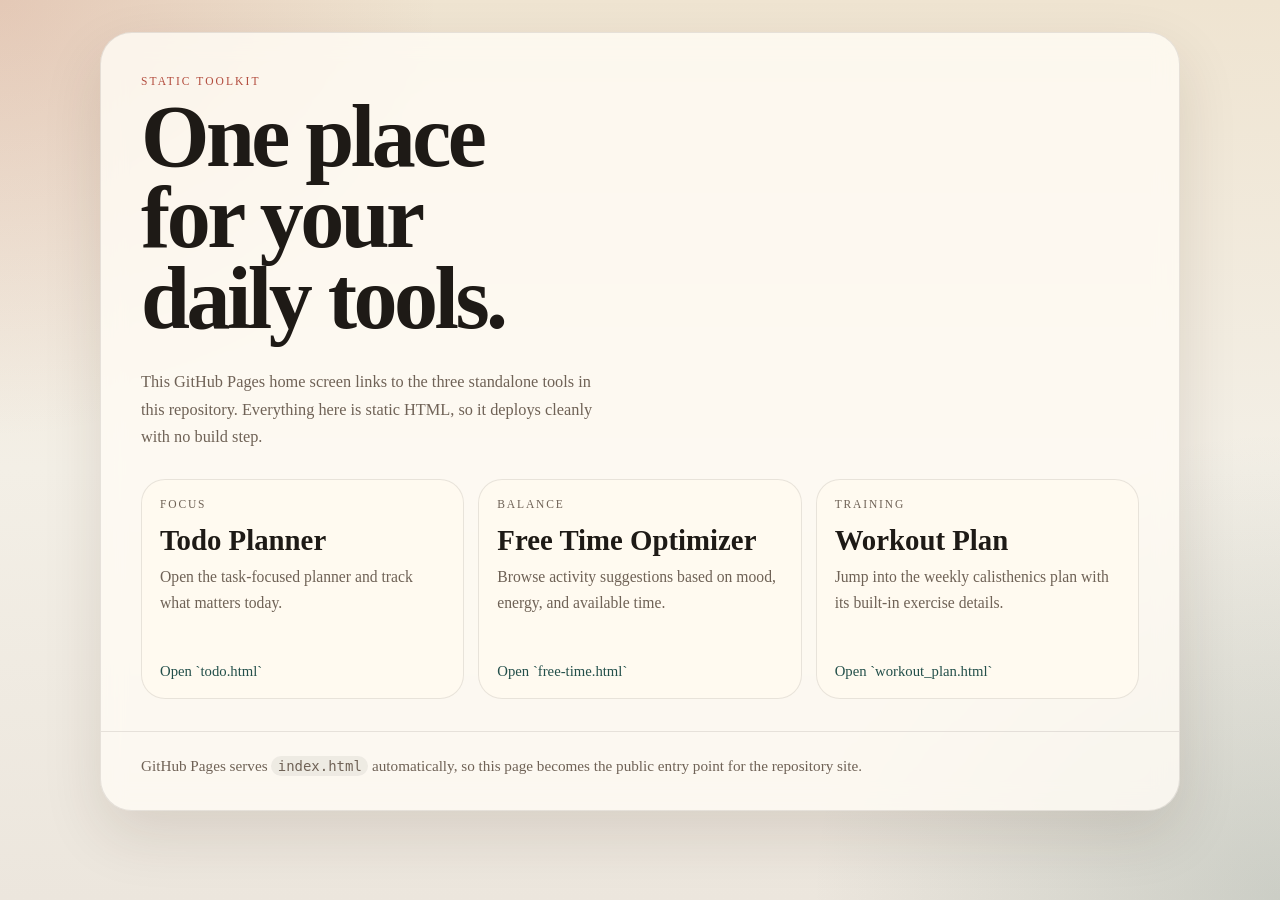
==== index.html @ 84682323 "first commit" ====
<!DOCTYPE html>
<html lang="en">
<head>
<meta charset="UTF-8">
<meta name="viewport" content="width=device-width, initial-scale=1.0">
<title>My Toolkit</title>
<style>
  :root {
    --bg: #f3efe6;
    --paper: rgba(255, 252, 245, 0.82);
    --paper-strong: #fffaf0;
    --ink: #1e1a16;
    --muted: #6f6256;
    --line: rgba(30, 26, 22, 0.1);
    --accent: #b24c3d;
    --accent-2: #234f4a;
    --shadow: 0 24px 60px rgba(56, 34, 20, 0.12);
    --radius: 24px;
    --radius-sm: 16px;
  }

  * { box-sizing: border-box; margin: 0; padding: 0; }

  body {
    min-height: 100vh;
    font-family: Georgia, "Times New Roman", serif;
    color: var(--ink);
    background:
      radial-gradient(circle at top left, rgba(178, 76, 61, 0.18), transparent 28%),
      radial-gradient(circle at bottom right, rgba(35, 79, 74, 0.16), transparent 30%),
      linear-gradient(180deg, #efe4d1 0%, var(--bg) 52%, #ece6dd 100%);
    padding: 32px 18px 48px;
  }

  .shell {
    max-width: 1080px;
    margin: 0 auto;
  }

  .hero {
    background: var(--paper);
    border: 1px solid var(--line);
    border-radius: 32px;
    box-shadow: var(--shadow);
    backdrop-filter: blur(12px);
    overflow: hidden;
  }

  .hero-inner {
    padding: 28px 22px 24px;
    display: grid;
    gap: 24px;
  }

  .eyebrow {
    font-size: 0.72rem;
    letter-spacing: 0.18em;
    text-transform: uppercase;
    color: var(--accent);
    margin-bottom: 10px;
  }

  h1 {
    font-size: clamp(2.4rem, 8vw, 5.5rem);
    line-height: 0.92;
    letter-spacing: -0.04em;
    max-width: 10ch;
  }

  .lede {
    max-width: 56ch;
    color: var(--muted);
    font-size: 1.02rem;
    line-height: 1.7;
  }

  .grid {
    display: grid;
    grid-template-columns: repeat(auto-fit, minmax(240px, 1fr));
    gap: 14px;
  }

  .card {
    background: var(--paper-strong);
    border: 1px solid var(--line);
    border-radius: var(--radius);
    padding: 18px;
    text-decoration: none;
    color: inherit;
    transition: transform 180ms ease, box-shadow 180ms ease, border-color 180ms ease;
    min-height: 220px;
    display: flex;
    flex-direction: column;
    justify-content: space-between;
  }

  .card:hover,
  .card:focus-visible {
    transform: translateY(-4px);
    box-shadow: 0 20px 40px rgba(56, 34, 20, 0.12);
    border-color: rgba(30, 26, 22, 0.2);
    outline: none;
  }

  .card-tag {
    font-size: 0.72rem;
    letter-spacing: 0.16em;
    text-transform: uppercase;
    color: var(--muted);
  }

  .card h2 {
    font-size: 1.8rem;
    line-height: 0.98;
    margin: 16px 0 10px;
  }

  .card p {
    color: var(--muted);
    line-height: 1.65;
    font-size: 0.98rem;
  }

  .card-foot {
    margin-top: 20px;
    color: var(--accent-2);
    font-size: 0.92rem;
  }

  .notes {
    padding: 18px 22px 26px;
    border-top: 1px solid var(--line);
    color: var(--muted);
    font-size: 0.95rem;
    line-height: 1.6;
  }

  code {
    background: rgba(30, 26, 22, 0.06);
    padding: 0.12rem 0.4rem;
    border-radius: 999px;
    font-size: 0.92em;
  }

  @media (min-width: 760px) {
    .hero-inner {
      padding: 42px 40px 32px;
      gap: 28px;
    }

    .notes {
      padding: 22px 40px 32px;
    }
  }
</style>
</head>
<body>
  <main class="shell">
    <section class="hero">
      <div class="hero-inner">
        <div>
          <div class="eyebrow">Static Toolkit</div>
          <h1>One place for your daily tools.</h1>
        </div>

        <p class="lede">
          This GitHub Pages home screen links to the three standalone tools in this repository.
          Everything here is static HTML, so it deploys cleanly with no build step.
        </p>

        <div class="grid">
          <a class="card" href="./todo.html">
            <div>
              <div class="card-tag">Focus</div>
              <h2>Todo Planner</h2>
              <p>Open the task-focused planner and track what matters today.</p>
            </div>
            <div class="card-foot">Open `todo.html`</div>
          </a>

          <a class="card" href="./free-time.html">
            <div>
              <div class="card-tag">Balance</div>
              <h2>Free Time Optimizer</h2>
              <p>Browse activity suggestions based on mood, energy, and available time.</p>
            </div>
            <div class="card-foot">Open `free-time.html`</div>
          </a>

          <a class="card" href="./workout_plan.html">
            <div>
              <div class="card-tag">Training</div>
              <h2>Workout Plan</h2>
              <p>Jump into the weekly calisthenics plan with its built-in exercise details.</p>
            </div>
            <div class="card-foot">Open `workout_plan.html`</div>
          </a>
        </div>
      </div>

      <div class="notes">
        GitHub Pages serves <code>index.html</code> automatically, so this page becomes the public entry
        point for the repository site.
      </div>
    </section>
  </main>
</body>
</html>
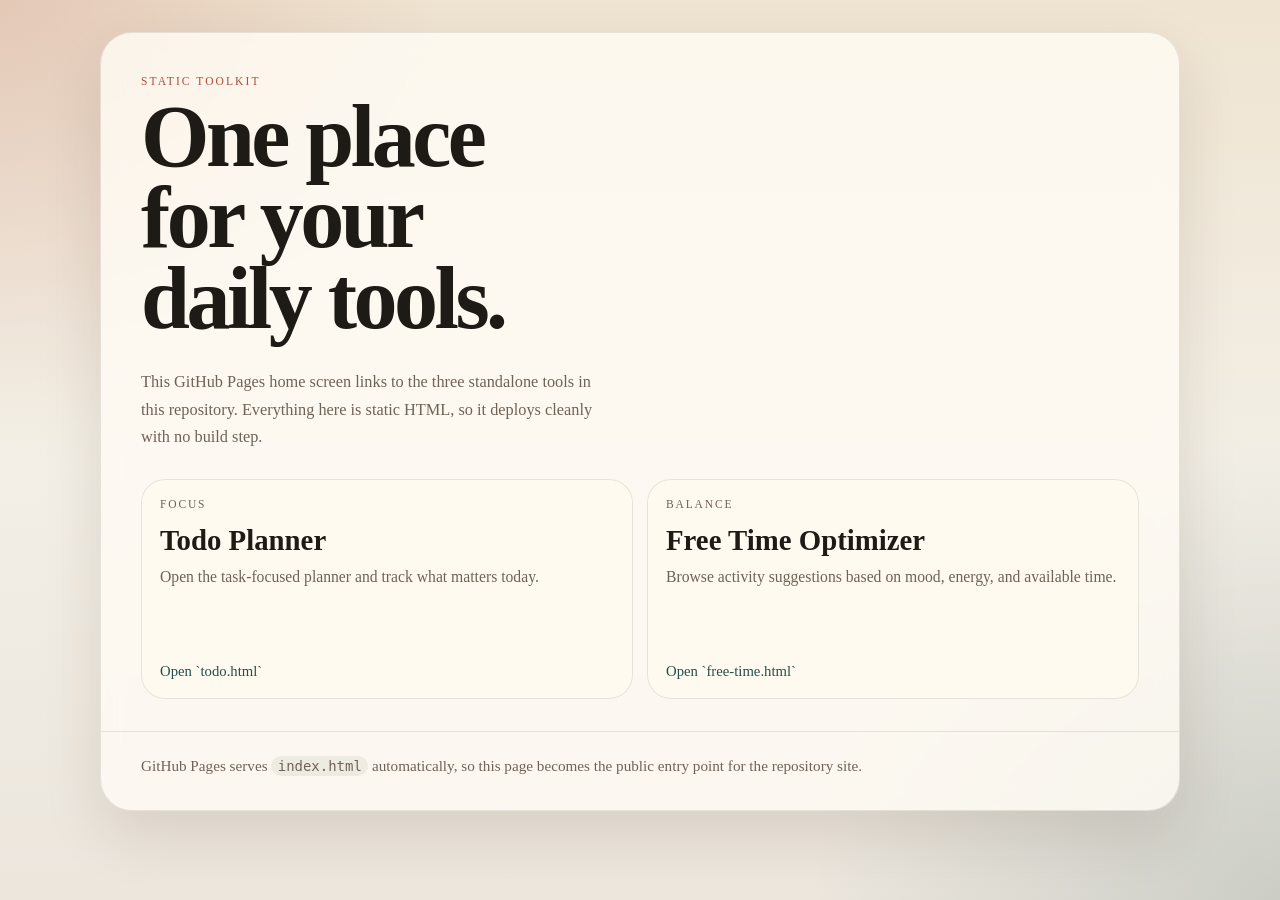
==== commit d1afd6b0: "remove workout plan form index" ====
--- a/index.html
+++ b/index.html
@@ -186,15 +186,6 @@
             </div>
             <div class="card-foot">Open `free-time.html`</div>
           </a>
-
-          <a class="card" href="./workout_plan.html">
-            <div>
-              <div class="card-tag">Training</div>
-              <h2>Workout Plan</h2>
-              <p>Jump into the weekly calisthenics plan with its built-in exercise details.</p>
-            </div>
-            <div class="card-foot">Open `workout_plan.html`</div>
-          </a>
         </div>
       </div>
 
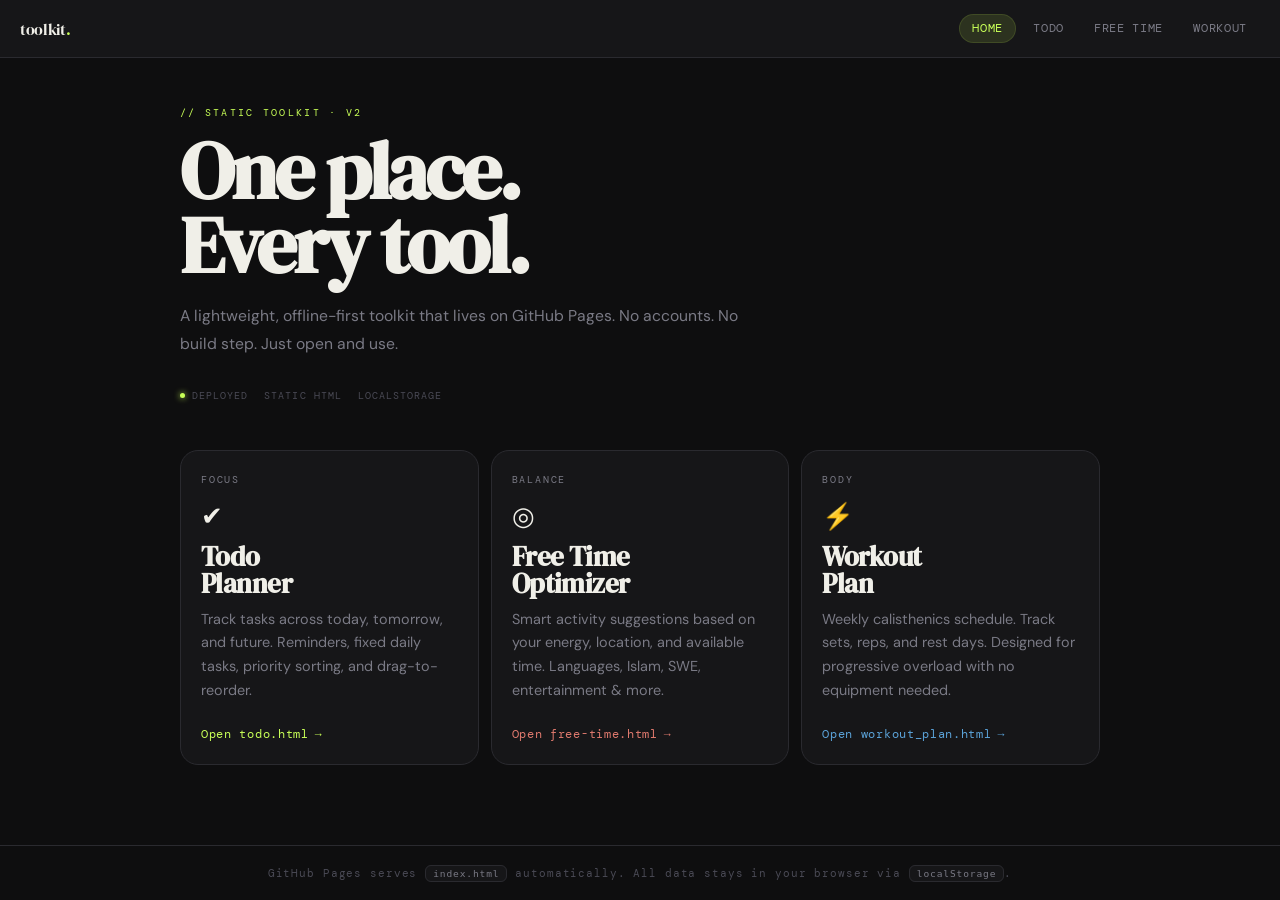
==== commit 1092faa6: "update the structure and style" ====
--- a/index.html
+++ b/index.html
@@ -4,196 +4,87 @@
 <meta charset="UTF-8">
 <meta name="viewport" content="width=device-width, initial-scale=1.0">
 <title>My Toolkit</title>
-<style>
-  :root {
-    --bg: #f3efe6;
-    --paper: rgba(255, 252, 245, 0.82);
-    --paper-strong: #fffaf0;
-    --ink: #1e1a16;
-    --muted: #6f6256;
-    --line: rgba(30, 26, 22, 0.1);
-    --accent: #b24c3d;
-    --accent-2: #234f4a;
-    --shadow: 0 24px 60px rgba(56, 34, 20, 0.12);
-    --radius: 24px;
-    --radius-sm: 16px;
-  }
-
-  * { box-sizing: border-box; margin: 0; padding: 0; }
-
-  body {
-    min-height: 100vh;
-    font-family: Georgia, "Times New Roman", serif;
-    color: var(--ink);
-    background:
-      radial-gradient(circle at top left, rgba(178, 76, 61, 0.18), transparent 28%),
-      radial-gradient(circle at bottom right, rgba(35, 79, 74, 0.16), transparent 30%),
-      linear-gradient(180deg, #efe4d1 0%, var(--bg) 52%, #ece6dd 100%);
-    padding: 32px 18px 48px;
-  }
-
-  .shell {
-    max-width: 1080px;
-    margin: 0 auto;
-  }
-
-  .hero {
-    background: var(--paper);
-    border: 1px solid var(--line);
-    border-radius: 32px;
-    box-shadow: var(--shadow);
-    backdrop-filter: blur(12px);
-    overflow: hidden;
-  }
-
-  .hero-inner {
-    padding: 28px 22px 24px;
-    display: grid;
-    gap: 24px;
-  }
-
-  .eyebrow {
-    font-size: 0.72rem;
-    letter-spacing: 0.18em;
-    text-transform: uppercase;
-    color: var(--accent);
-    margin-bottom: 10px;
-  }
-
-  h1 {
-    font-size: clamp(2.4rem, 8vw, 5.5rem);
-    line-height: 0.92;
-    letter-spacing: -0.04em;
-    max-width: 10ch;
-  }
-
-  .lede {
-    max-width: 56ch;
-    color: var(--muted);
-    font-size: 1.02rem;
-    line-height: 1.7;
-  }
-
-  .grid {
-    display: grid;
-    grid-template-columns: repeat(auto-fit, minmax(240px, 1fr));
-    gap: 14px;
-  }
-
-  .card {
-    background: var(--paper-strong);
-    border: 1px solid var(--line);
-    border-radius: var(--radius);
-    padding: 18px;
-    text-decoration: none;
-    color: inherit;
-    transition: transform 180ms ease, box-shadow 180ms ease, border-color 180ms ease;
-    min-height: 220px;
-    display: flex;
-    flex-direction: column;
-    justify-content: space-between;
-  }
-
-  .card:hover,
-  .card:focus-visible {
-    transform: translateY(-4px);
-    box-shadow: 0 20px 40px rgba(56, 34, 20, 0.12);
-    border-color: rgba(30, 26, 22, 0.2);
-    outline: none;
-  }
-
-  .card-tag {
-    font-size: 0.72rem;
-    letter-spacing: 0.16em;
-    text-transform: uppercase;
-    color: var(--muted);
-  }
-
-  .card h2 {
-    font-size: 1.8rem;
-    line-height: 0.98;
-    margin: 16px 0 10px;
-  }
-
-  .card p {
-    color: var(--muted);
-    line-height: 1.65;
-    font-size: 0.98rem;
-  }
-
-  .card-foot {
-    margin-top: 20px;
-    color: var(--accent-2);
-    font-size: 0.92rem;
-  }
-
-  .notes {
-    padding: 18px 22px 26px;
-    border-top: 1px solid var(--line);
-    color: var(--muted);
-    font-size: 0.95rem;
-    line-height: 1.6;
-  }
-
-  code {
-    background: rgba(30, 26, 22, 0.06);
-    padding: 0.12rem 0.4rem;
-    border-radius: 999px;
-    font-size: 0.92em;
-  }
-
-  @media (min-width: 760px) {
-    .hero-inner {
-      padding: 42px 40px 32px;
-      gap: 28px;
-    }
-
-    .notes {
-      padding: 22px 40px 32px;
-    }
-  }
-</style>
+<link rel="stylesheet" href="./css/shared.css">
+<link rel="stylesheet" href="./css/index.css">
 </head>
 <body>
-  <main class="shell">
-    <section class="hero">
-      <div class="hero-inner">
-        <div>
-          <div class="eyebrow">Static Toolkit</div>
-          <h1>One place for your daily tools.</h1>
-        </div>
 
-        <p class="lede">
-          This GitHub Pages home screen links to the three standalone tools in this repository.
-          Everything here is static HTML, so it deploys cleanly with no build step.
+<nav class="site-nav">
+  <a class="site-nav-logo" href="./index.html">toolkit<span>.</span></a>
+  <div class="site-nav-links">
+    <a class="site-nav-link active" href="./index.html">Home</a>
+    <a class="site-nav-link" href="./todo.html">Todo</a>
+    <a class="site-nav-link" href="./free-time.html">Free Time</a>
+    <a class="site-nav-link" href="./workout_plan.html">Workout</a>
+  </div>
+</nav>
+
+<main class="shell">
+
+  <div class="intro">
+    <div class="hero-eyebrow">// static toolkit · v2</div>
+    <h1 class="hero-title">One place.<br>Every tool.</h1>
+    <p class="hero-lede">
+      A lightweight, offline-first toolkit that lives on GitHub Pages.
+      No accounts. No build step. Just open and use.
+    </p>
+    <div class="status-bar">
+      <div class="status-item"><span class="status-dot"></span> Deployed</div>
+      <div class="status-item">Static HTML</div>
+      <div class="status-item">localStorage</div>
+    </div>
+  </div>
+
+  <div class="cards-grid">
+
+    <a class="tool-card" href="./todo.html" data-tool="todo">
+      <div>
+        <div class="card-tag">Focus</div>
+        <span class="card-icon">✔</span>
+        <h2 class="card-h2">Todo<br>Planner</h2>
+        <p class="card-desc">
+          Track tasks across today, tomorrow, and future. Reminders,
+          fixed daily tasks, priority sorting, and drag-to-reorder.
         </p>
+      </div>
+      <div class="card-foot">Open todo.html</div>
+    </a>
 
-        <div class="grid">
-          <a class="card" href="./todo.html">
-            <div>
-              <div class="card-tag">Focus</div>
-              <h2>Todo Planner</h2>
-              <p>Open the task-focused planner and track what matters today.</p>
-            </div>
-            <div class="card-foot">Open `todo.html`</div>
-          </a>
+    <a class="tool-card" href="./free-time.html" data-tool="free-time">
+      <div>
+        <div class="card-tag">Balance</div>
+        <span class="card-icon">◎</span>
+        <h2 class="card-h2">Free Time<br>Optimizer</h2>
+        <p class="card-desc">
+          Smart activity suggestions based on your energy, location,
+          and available time. Languages, Islam, SWE, entertainment & more.
+        </p>
+      </div>
+      <div class="card-foot">Open free-time.html</div>
+    </a>
 
-          <a class="card" href="./free-time.html">
-            <div>
-              <div class="card-tag">Balance</div>
-              <h2>Free Time Optimizer</h2>
-              <p>Browse activity suggestions based on mood, energy, and available time.</p>
-            </div>
-            <div class="card-foot">Open `free-time.html`</div>
-          </a>
-        </div>
+    <a class="tool-card" href="./workout_plan.html" data-tool="workout">
+      <div>
+        <div class="card-tag">Body</div>
+        <span class="card-icon">⚡</span>
+        <h2 class="card-h2">Workout<br>Plan</h2>
+        <p class="card-desc">
+          Weekly calisthenics schedule. Track sets, reps, and rest days.
+          Designed for progressive overload with no equipment needed.
+        </p>
       </div>
+      <div class="card-foot">Open workout_plan.html</div>
+    </a>
 
-      <div class="notes">
-        GitHub Pages serves <code>index.html</code> automatically, so this page becomes the public entry
-        point for the repository site.
-      </div>
-    </section>
-  </main>
+  </div>
+
+</main>
+
+<footer class="index-footer">
+  GitHub Pages serves <code>index.html</code> automatically.
+  All data stays in your browser via <code>localStorage</code>.
+</footer>
+
+<script src="./js/shared.js"></script>
 </body>
 </html>
--- a/css/shared.css
+++ b/css/shared.css
@@ -0,0 +1,179 @@
+/* ============================================================
+   SHARED.CSS — Design tokens & base styles across all pages
+   ============================================================ */
+
+/* ---- GOOGLE FONTS ---- */
+@import url('https://fonts.googleapis.com/css2?family=DM+Serif+Display:ital@0;1&family=DM+Mono:wght@300;400;500&family=DM+Sans:wght@300;400;500;600&display=swap');
+
+/* ---- DESIGN TOKENS ---- */
+:root {
+  /* Backgrounds */
+  --bg:          #0e0e0f;
+  --surface:     #161618;
+  --surface2:    #1e1e21;
+  --surface3:    #252529;
+
+  /* Borders */
+  --border:      #2a2a2f;
+  --border-light:#3a3a42;
+
+  /* Typography */
+  --text:        #f0efe8;
+  --text-muted:  #7a7a85;
+  --text-dim:    #4a4a55;
+
+  /* Accents */
+  --accent:      #c8ff57;
+  --accent-dim:  rgba(200,255,87,0.12);
+  --accent-glow: rgba(200,255,87,0.04);
+
+  --red:         #ff5f57;
+  --red-dim:     rgba(255,95,87,0.12);
+  --amber:       #ffb340;
+  --amber-dim:   rgba(255,179,64,0.12);
+  --blue:        #57b0ff;
+  --blue-dim:    rgba(87,176,255,0.12);
+
+  /* Category colours (free-time) */
+  --c-islam:     #c9a84c;
+  --c-swe:       #5ba3d9;
+  --c-lang:      #72c472;
+  --c-rest:      #8f7ec8;
+  --c-ent:       #e07a6e;
+  --c-eng:       #4ecdc4;
+
+  /* Shape */
+  --radius:      12px;
+  --radius-sm:   7px;
+  --radius-lg:   18px;
+
+  /* Fonts */
+  --font-display:'DM Serif Display', Georgia, serif;
+  --font-mono:   'DM Mono', 'Courier New', monospace;
+  --font-ui:     'DM Sans', 'Segoe UI', Arial, sans-serif;
+
+  /* Motion */
+  --transition:  200ms cubic-bezier(0.4, 0, 0.2, 1);
+}
+
+/* ---- RESET ---- */
+*, *::before, *::after {
+  box-sizing: border-box;
+  margin: 0;
+  padding: 0;
+}
+
+html {
+  font-size: 16px;
+  -webkit-tap-highlight-color: transparent;
+}
+
+body {
+  background: var(--bg);
+  color: var(--text);
+  font-family: var(--font-ui);
+  min-height: 100dvh;
+  overflow-x: hidden;
+}
+
+/* ---- SCROLLBAR ---- */
+::-webkit-scrollbar         { width: 4px; }
+::-webkit-scrollbar-track   { background: transparent; }
+::-webkit-scrollbar-thumb   { background: var(--border); border-radius: 99px; }
+
+/* ---- TYPOGRAPHY UTILITIES ---- */
+.eyebrow {
+  font-size: 0.68rem;
+  letter-spacing: 0.18em;
+  text-transform: uppercase;
+  color: var(--text-muted);
+}
+
+.label {
+  font-size: 0.63rem;
+  letter-spacing: 0.14em;
+  text-transform: uppercase;
+  color: var(--text-muted);
+  font-weight: 500;
+  margin-bottom: 10px;
+  font-family: var(--font-mono);
+}
+
+/* ---- SHARED NAV BAR ---- */
+.site-nav {
+  display: flex;
+  align-items: center;
+  justify-content: space-between;
+  padding: 14px 20px;
+  border-bottom: 1px solid var(--border);
+  background: var(--surface);
+  position: sticky;
+  top: 0;
+  z-index: 100;
+  backdrop-filter: blur(12px);
+}
+
+.site-nav-logo {
+  font-family: var(--font-display);
+  font-size: 1rem;
+  color: var(--text);
+  text-decoration: none;
+  letter-spacing: -0.02em;
+}
+
+.site-nav-logo span {
+  color: var(--accent);
+}
+
+.site-nav-links {
+  display: flex;
+  gap: 4px;
+}
+
+.site-nav-link {
+  padding: 6px 12px;
+  border-radius: 99px;
+  font-size: 0.72rem;
+  letter-spacing: 0.06em;
+  text-transform: uppercase;
+  color: var(--text-muted);
+  text-decoration: none;
+  font-family: var(--font-mono);
+  transition: var(--transition);
+  border: 1px solid transparent;
+}
+
+.site-nav-link:hover {
+  color: var(--text);
+  border-color: var(--border);
+}
+
+.site-nav-link.active {
+  color: var(--accent);
+  border-color: var(--accent-dim);
+  background: var(--accent-dim);
+}
+
+/* ---- TOAST ---- */
+.toast {
+  position: fixed;
+  bottom: 24px;
+  left: 50%;
+  transform: translateX(-50%) translateY(80px);
+  background: var(--surface3);
+  border: 1px solid var(--border-light);
+  border-radius: 99px;
+  padding: 10px 20px;
+  font-size: 0.72rem;
+  font-family: var(--font-mono);
+  color: var(--text);
+  transition: transform 0.3s cubic-bezier(0.34, 1.4, 0.64, 1);
+  z-index: 300;
+  white-space: nowrap;
+  pointer-events: none;
+  letter-spacing: 0.04em;
+}
+
+.toast.show {
+  transform: translateX(-50%) translateY(0);
+}
--- a/css/index.css
+++ b/css/index.css
@@ -0,0 +1,201 @@
+/* ============================================================
+   INDEX.CSS — Styles specific to index.html
+   ============================================================ */
+
+body {
+  font-family: var(--font-ui);
+  min-height: 100dvh;
+  display: flex;
+  flex-direction: column;
+}
+
+/* ---- HERO WRAPPER ---- */
+.shell {
+  flex: 1;
+  max-width: 960px;
+  margin: 0 auto;
+  width: 100%;
+  padding: 48px 20px 64px;
+}
+
+/* ---- INTRO ---- */
+.intro {
+  margin-bottom: 48px;
+}
+
+.hero-eyebrow {
+  font-family: var(--font-mono);
+  font-size: 0.65rem;
+  letter-spacing: 0.22em;
+  text-transform: uppercase;
+  color: var(--accent);
+  margin-bottom: 16px;
+}
+
+.hero-title {
+  font-family: var(--font-display);
+  font-size: clamp(2.4rem, 8vw, 5rem);
+  line-height: 0.92;
+  letter-spacing: -0.04em;
+  color: var(--text);
+  margin-bottom: 20px;
+}
+
+.hero-lede {
+  max-width: 52ch;
+  color: var(--text-muted);
+  font-size: 0.98rem;
+  line-height: 1.75;
+}
+
+/* ---- GRID ---- */
+.cards-grid {
+  display: grid;
+  grid-template-columns: repeat(auto-fit, minmax(260px, 1fr));
+  gap: 12px;
+}
+
+/* ---- TOOL CARD ---- */
+.tool-card {
+  background: var(--surface);
+  border: 1px solid var(--border);
+  border-radius: var(--radius-lg);
+  padding: 22px 20px;
+  text-decoration: none;
+  color: inherit;
+  display: flex;
+  flex-direction: column;
+  justify-content: space-between;
+  min-height: 200px;
+  position: relative;
+  overflow: hidden;
+  transition: border-color 0.22s ease, transform 0.22s ease, box-shadow 0.22s ease;
+}
+
+.tool-card::before {
+  content: '';
+  position: absolute;
+  top: 0; left: 0; right: 0;
+  height: 2px;
+  background: var(--card-accent, var(--accent));
+  opacity: 0;
+  transition: opacity 0.22s ease;
+}
+
+.tool-card:hover {
+  border-color: var(--border-light);
+  transform: translateY(-4px);
+  box-shadow: 0 20px 48px rgba(0,0,0,0.4);
+  outline: none;
+}
+
+.tool-card:hover::before { opacity: 1; }
+.tool-card:focus-visible { outline: 2px solid var(--accent); outline-offset: 4px; }
+
+/* Accent variants per card */
+.tool-card[data-tool="todo"]      { --card-accent: var(--accent); }
+.tool-card[data-tool="free-time"] { --card-accent: var(--c-ent); }
+.tool-card[data-tool="workout"]   { --card-accent: var(--c-swe); }
+
+.card-tag {
+  font-family: var(--font-mono);
+  font-size: 0.62rem;
+  letter-spacing: 0.18em;
+  text-transform: uppercase;
+  color: var(--text-muted);
+  margin-bottom: 14px;
+}
+
+.card-icon {
+  font-size: 1.6rem;
+  margin-bottom: 10px;
+  display: block;
+}
+
+.card-h2 {
+  font-family: var(--font-display);
+  font-size: 1.7rem;
+  line-height: 1;
+  letter-spacing: -0.02em;
+  color: var(--text);
+  margin-bottom: 10px;
+}
+
+.card-desc {
+  color: var(--text-muted);
+  font-size: 0.9rem;
+  line-height: 1.65;
+}
+
+.card-foot {
+  margin-top: 24px;
+  font-family: var(--font-mono);
+  font-size: 0.72rem;
+  letter-spacing: 0.06em;
+  color: var(--card-accent, var(--accent));
+  display: flex;
+  align-items: center;
+  gap: 6px;
+}
+
+.card-foot::after {
+  content: '→';
+  transition: transform 0.18s ease;
+}
+
+.tool-card:hover .card-foot::after {
+  transform: translateX(4px);
+}
+
+/* ---- FOOTER NOTE ---- */
+.index-footer {
+  border-top: 1px solid var(--border);
+  padding: 20px;
+  text-align: center;
+  font-family: var(--font-mono);
+  font-size: 0.68rem;
+  letter-spacing: 0.08em;
+  color: var(--text-dim);
+}
+
+.index-footer code {
+  background: var(--surface);
+  border: 1px solid var(--border);
+  padding: 2px 7px;
+  border-radius: 6px;
+  font-size: 0.88em;
+  color: var(--text-muted);
+}
+
+/* ---- STATUS BAR ---- */
+.status-bar {
+  display: flex;
+  gap: 16px;
+  margin-top: 32px;
+  flex-wrap: wrap;
+}
+
+.status-item {
+  display: flex;
+  align-items: center;
+  gap: 7px;
+  font-family: var(--font-mono);
+  font-size: 0.65rem;
+  letter-spacing: 0.1em;
+  text-transform: uppercase;
+  color: var(--text-dim);
+}
+
+.status-dot {
+  width: 5px;
+  height: 5px;
+  border-radius: 50%;
+  background: var(--accent);
+  box-shadow: 0 0 6px var(--accent);
+  animation: statusPulse 2.5s ease-in-out infinite;
+}
+
+@keyframes statusPulse {
+  0%, 100% { opacity: 1; }
+  50%       { opacity: 0.4; }
+}
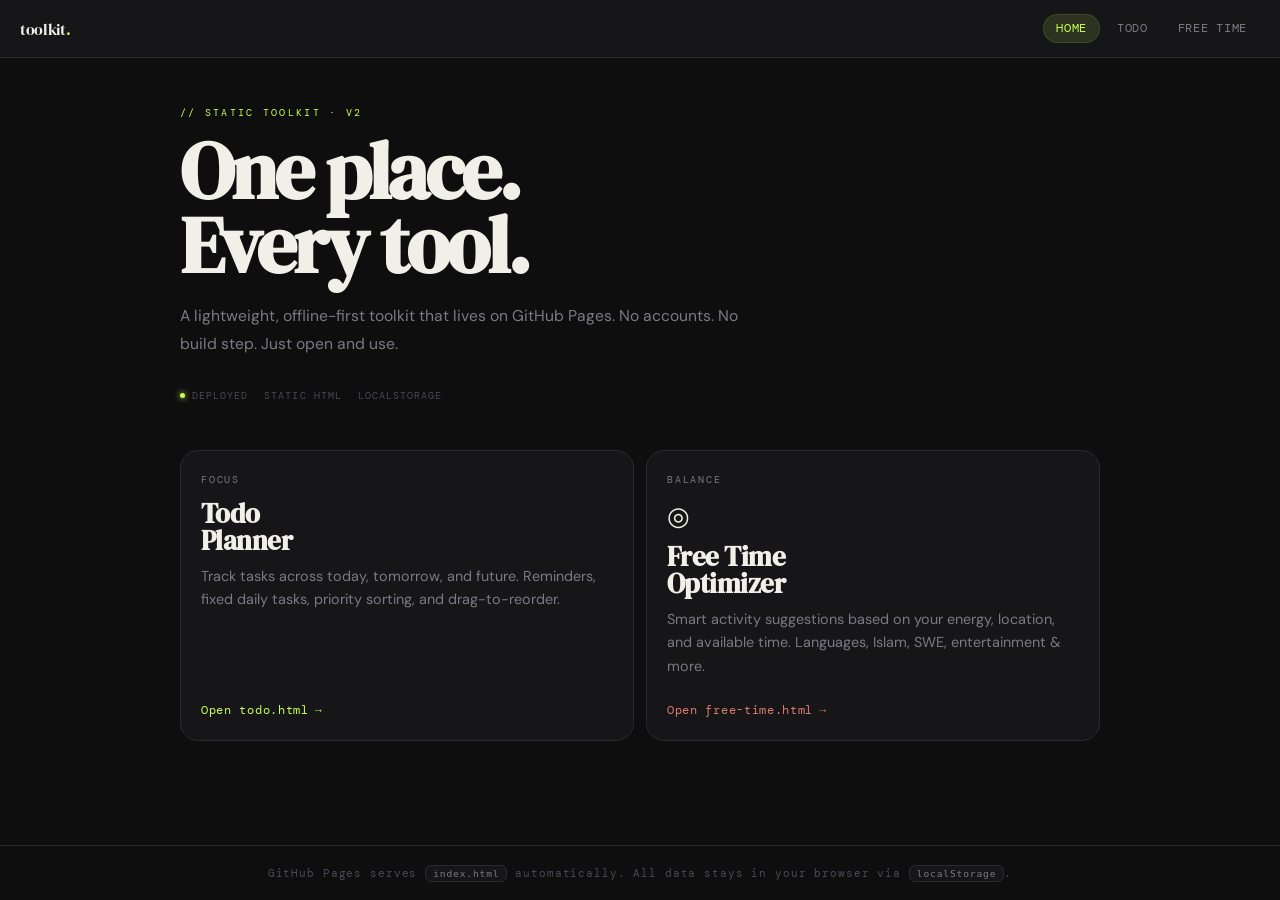
==== commit 101aeb00: "fix style and remove emoji" ====
--- a/index.html
+++ b/index.html
@@ -15,7 +15,6 @@
     <a class="site-nav-link active" href="./index.html">Home</a>
     <a class="site-nav-link" href="./todo.html">Todo</a>
     <a class="site-nav-link" href="./free-time.html">Free Time</a>
-    <a class="site-nav-link" href="./workout_plan.html">Workout</a>
   </div>
 </nav>
 
@@ -40,7 +39,7 @@
     <a class="tool-card" href="./todo.html" data-tool="todo">
       <div>
         <div class="card-tag">Focus</div>
-        <span class="card-icon">✔</span>
+        <span class="card-icon"></span>
         <h2 class="card-h2">Todo<br>Planner</h2>
         <p class="card-desc">
           Track tasks across today, tomorrow, and future. Reminders,
@@ -63,19 +62,6 @@
       <div class="card-foot">Open free-time.html</div>
     </a>
 
-    <a class="tool-card" href="./workout_plan.html" data-tool="workout">
-      <div>
-        <div class="card-tag">Body</div>
-        <span class="card-icon">⚡</span>
-        <h2 class="card-h2">Workout<br>Plan</h2>
-        <p class="card-desc">
-          Weekly calisthenics schedule. Track sets, reps, and rest days.
-          Designed for progressive overload with no equipment needed.
-        </p>
-      </div>
-      <div class="card-foot">Open workout_plan.html</div>
-    </a>
-
   </div>
 
 </main>
--- a/css/index.css
+++ b/css/index.css
@@ -95,7 +95,7 @@
 /* Accent variants per card */
 .tool-card[data-tool="todo"]      { --card-accent: var(--accent); }
 .tool-card[data-tool="free-time"] { --card-accent: var(--c-ent); }
-.tool-card[data-tool="workout"]   { --card-accent: var(--c-swe); }
+
 
 .card-tag {
   font-family: var(--font-mono);
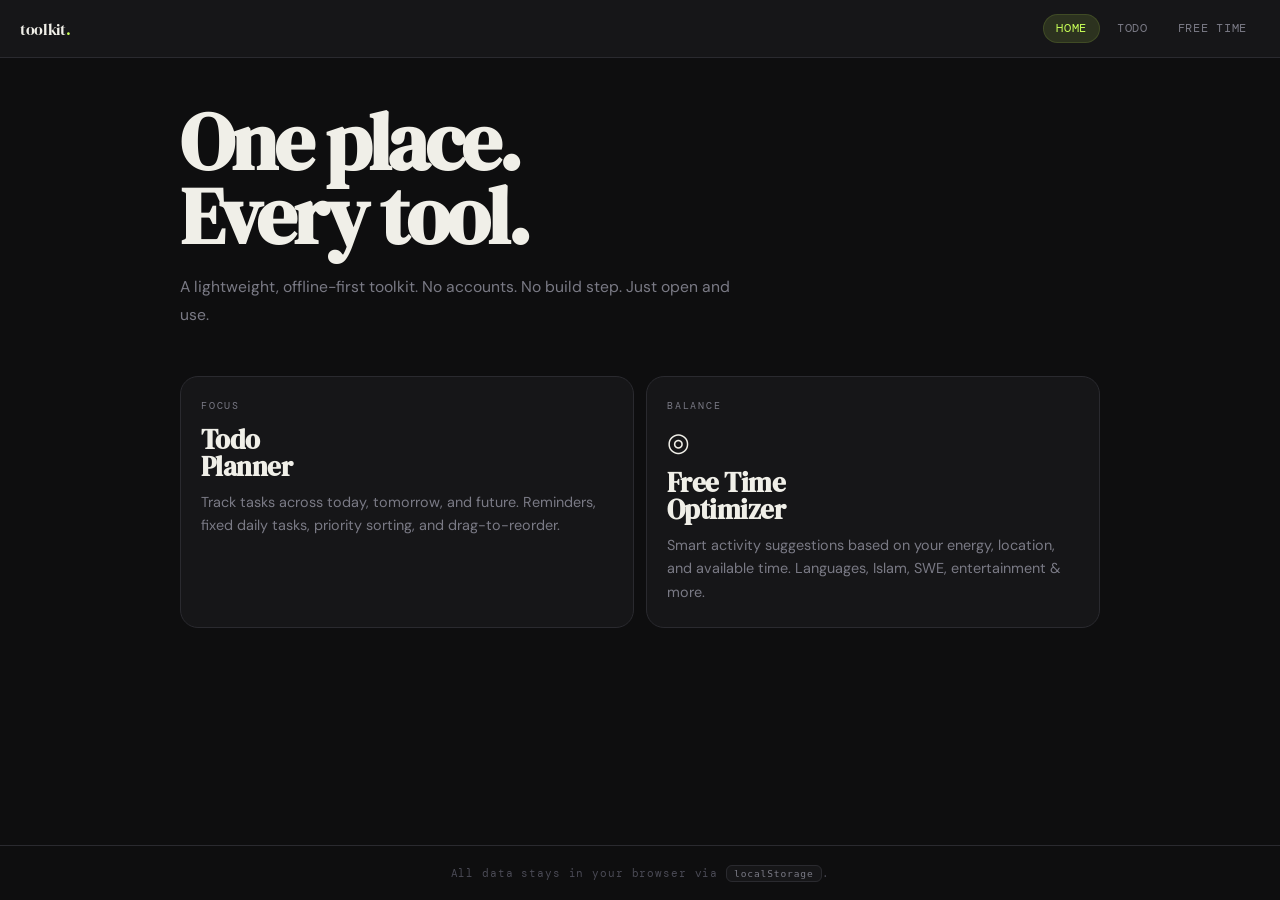
==== commit fc6c5744: "fixing free time and adding readme" ====
--- a/index.html
+++ b/index.html
@@ -21,17 +21,11 @@
 <main class="shell">
 
   <div class="intro">
-    <div class="hero-eyebrow">// static toolkit · v2</div>
     <h1 class="hero-title">One place.<br>Every tool.</h1>
     <p class="hero-lede">
-      A lightweight, offline-first toolkit that lives on GitHub Pages.
+      A lightweight, offline-first toolkit.
       No accounts. No build step. Just open and use.
     </p>
-    <div class="status-bar">
-      <div class="status-item"><span class="status-dot"></span> Deployed</div>
-      <div class="status-item">Static HTML</div>
-      <div class="status-item">localStorage</div>
-    </div>
   </div>
 
   <div class="cards-grid">
@@ -46,7 +40,6 @@
           fixed daily tasks, priority sorting, and drag-to-reorder.
         </p>
       </div>
-      <div class="card-foot">Open todo.html</div>
     </a>
 
     <a class="tool-card" href="./free-time.html" data-tool="free-time">
@@ -59,7 +52,6 @@
           and available time. Languages, Islam, SWE, entertainment & more.
         </p>
       </div>
-      <div class="card-foot">Open free-time.html</div>
     </a>
 
   </div>
@@ -67,7 +59,6 @@
 </main>
 
 <footer class="index-footer">
-  GitHub Pages serves <code>index.html</code> automatically.
   All data stays in your browser via <code>localStorage</code>.
 </footer>
 
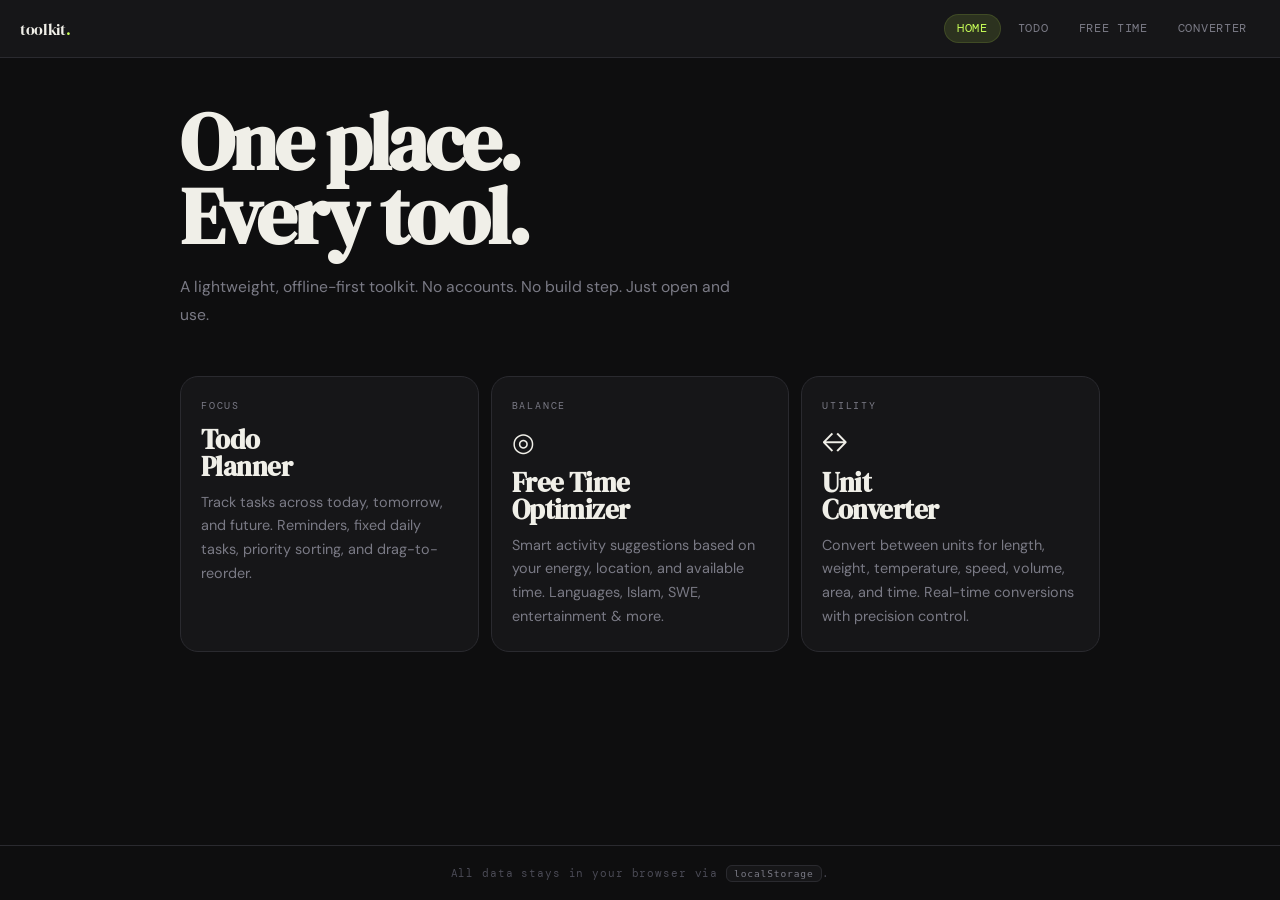
==== commit 29cbd07a: "adding converter tool" ====
--- a/index.html
+++ b/index.html
@@ -15,6 +15,7 @@
     <a class="site-nav-link active" href="./index.html">Home</a>
     <a class="site-nav-link" href="./todo.html">Todo</a>
     <a class="site-nav-link" href="./free-time.html">Free Time</a>
+    <a class="site-nav-link" href="./converter.html">Converter</a>
   </div>
 </nav>
 
@@ -54,6 +55,17 @@
       </div>
     </a>
 
+    <a class="tool-card" href="./converter.html" data-tool="converter">
+      <div>
+        <div class="card-tag">Utility</div>
+        <span class="card-icon">↔</span>
+        <h2 class="card-h2">Unit<br>Converter</h2>
+        <p class="card-desc">
+          Convert between units for length, weight, temperature, speed, volume, area, and time. Real-time conversions with precision control.
+        </p>
+      </div>
+    </a>
+
   </div>
 
 </main>
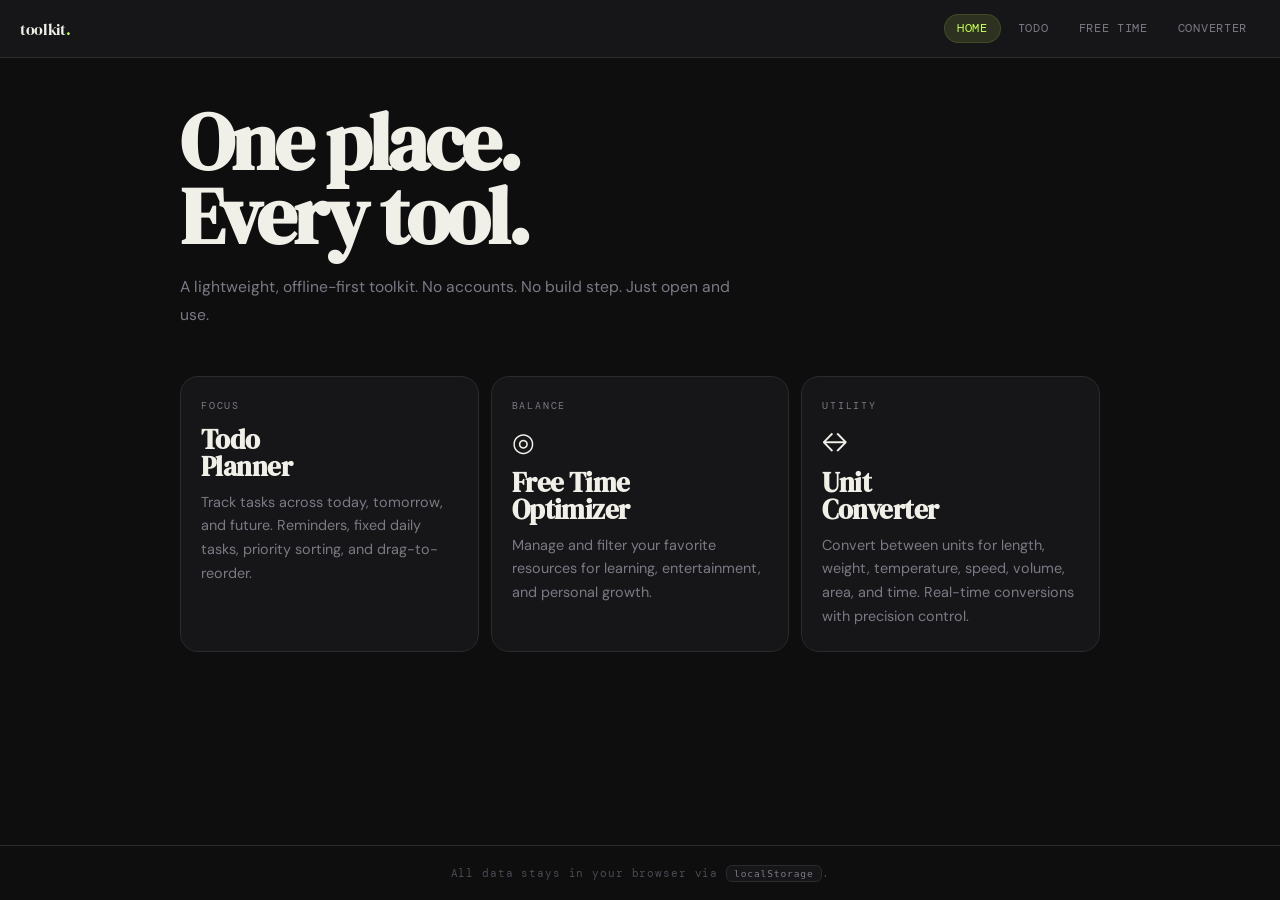
==== commit 480fc5fa: "udating free time" ====
--- a/index.html
+++ b/index.html
@@ -49,8 +49,7 @@
         <span class="card-icon">◎</span>
         <h2 class="card-h2">Free Time<br>Optimizer</h2>
         <p class="card-desc">
-          Smart activity suggestions based on your energy, location,
-          and available time. Languages, Islam, SWE, entertainment & more.
+          Manage and filter your favorite resources for learning, entertainment, and personal growth.
         </p>
       </div>
     </a>
